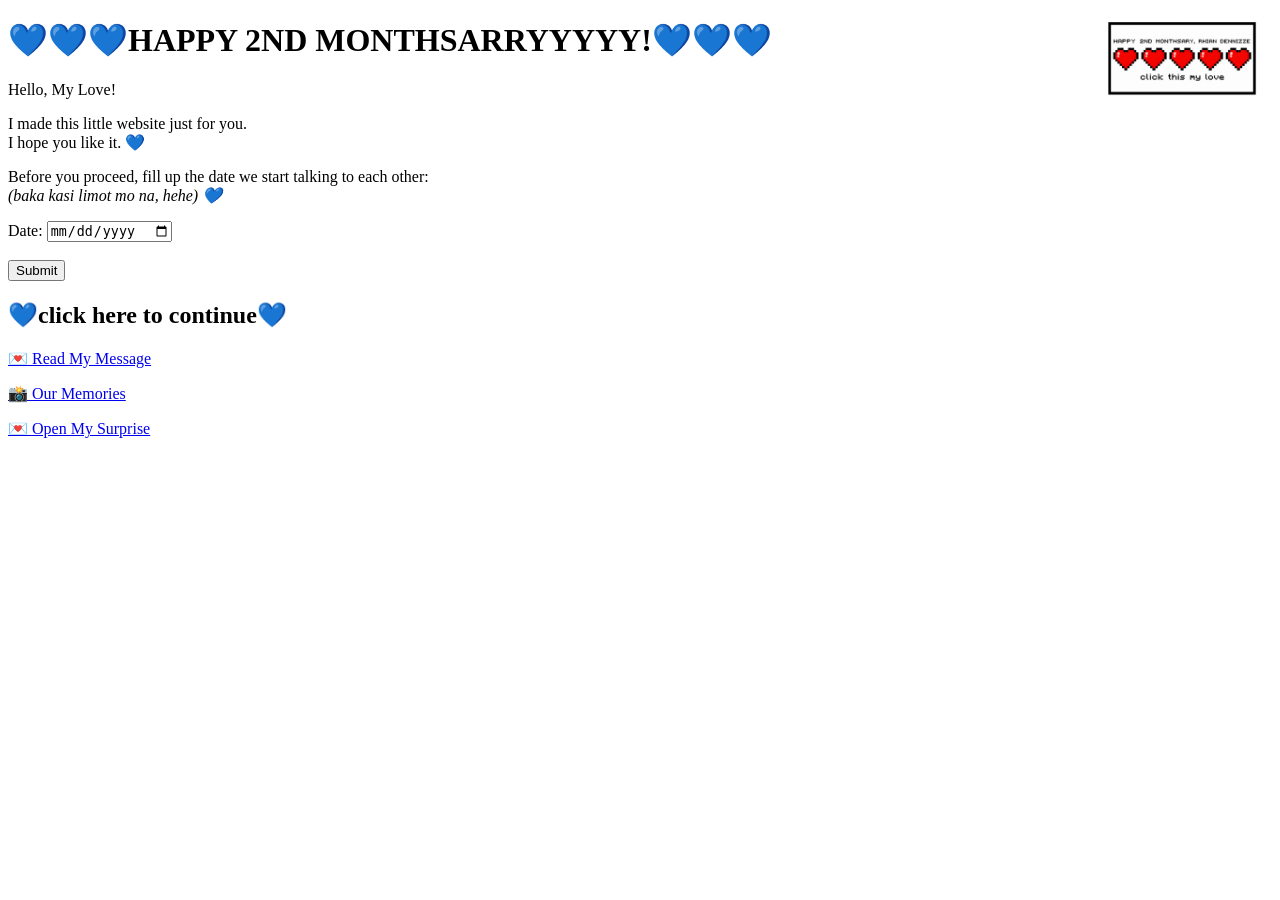
==== index.html @ 5b1bbdb1 "Update index.html" ====
<!-- index.html -->
<!DOCTYPE html>
<html>
<head>
  <title>Happy Monthsary Rhieerhieee</title>
  <meta name="viewport" content="width=device-width, initial-scale=1.0">
   <img src="photo_25_2026-08-09_12-18-15.jpg" alt="Description" style="float: right; margin-right: 15px; width: 150px; height: auto;">
</head>
<body>

  <h1>💙💙💙HAPPY 2ND MONTHSARRYYYYY!💙💙💙</h1>
  <p>Hello, My Love!</p>
  <p>I made this little website just for you.<br>
  I hope you like it. 💙</p>
  <p>Before you proceed, fill up the date we start talking to each other:<br>
  <i>(baka kasi limot mo na, hehe) 💙</i></p>
  <form>
    <label for="date">Date:</label>
    <input type="date" id="date" name="date">
    <br><br>
    <input type="submit" value="Submit">
  </form>

  <h2>💙click here to continue💙</h2>
  <p><a href="message.html">💌 Read My Message</a></p>
  <p><a href="memories.html">📸 Our Memories</a></p>
  <p><a href="letter.html">💌 Open My Surprise</a></p>
</body>
</html>
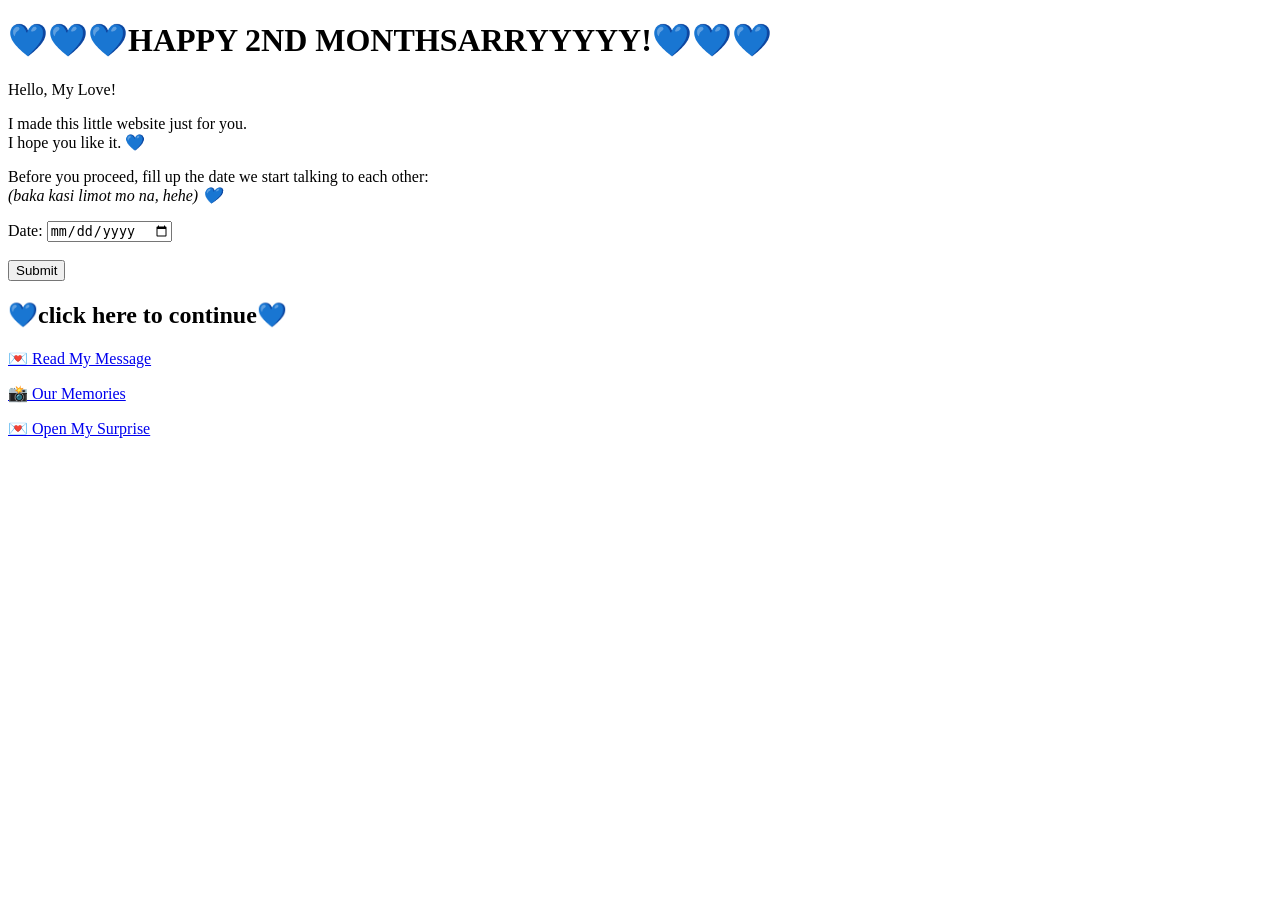
==== commit d30cb829: "deleted some files" ====
--- a/index.html
+++ b/index.html
@@ -4,10 +4,8 @@
 <head>
   <title>Happy Monthsary Rhieerhieee</title>
   <meta name="viewport" content="width=device-width, initial-scale=1.0">
-   <img src="photo_25_2026-08-09_12-18-15.jpg" alt="Description" style="float: right; margin-right: 15px; width: 150px; height: auto;">
 </head>
 <body>
-
   <h1>💙💙💙HAPPY 2ND MONTHSARRYYYYY!💙💙💙</h1>
   <p>Hello, My Love!</p>
   <p>I made this little website just for you.<br>
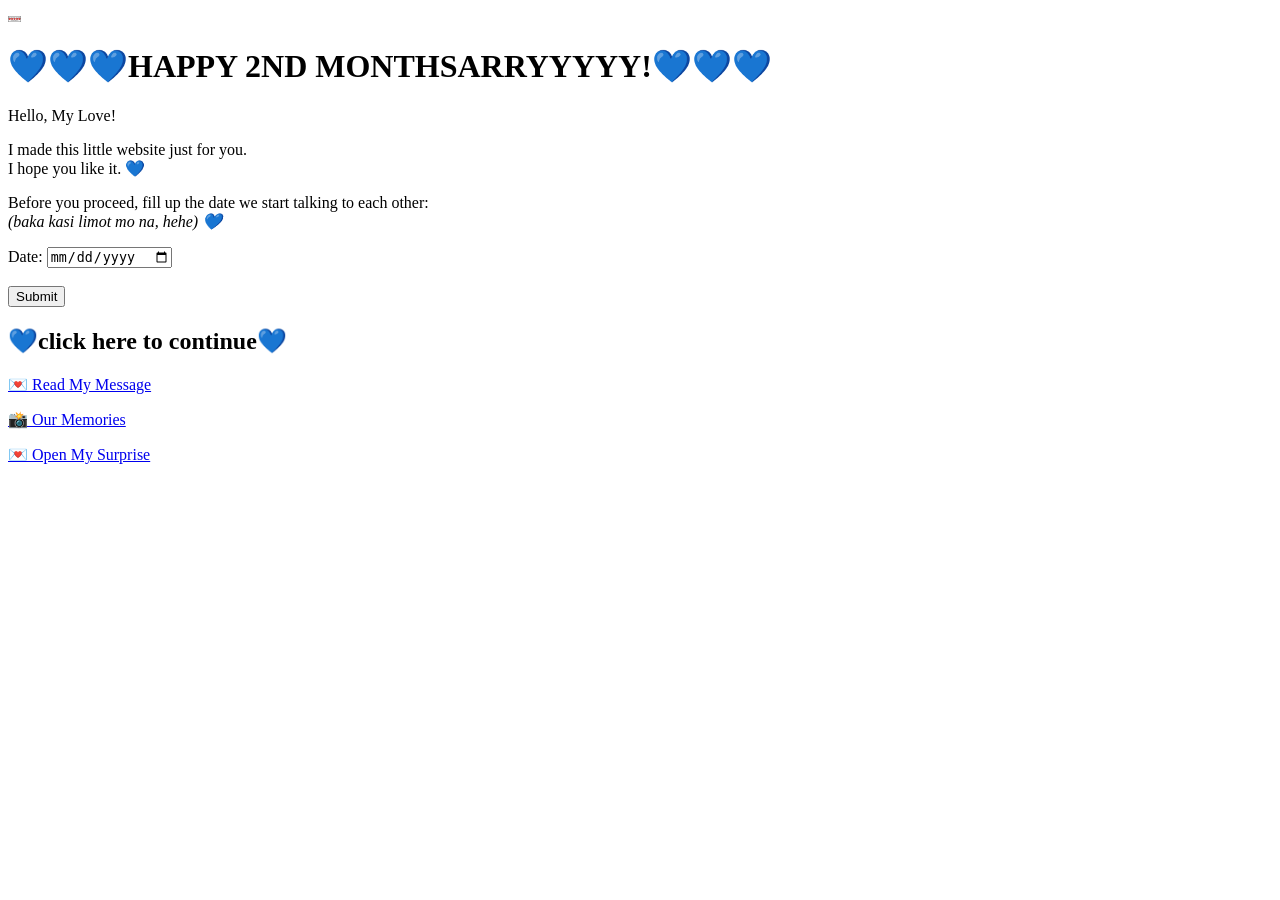
==== commit d8ff75bf: "Update index.html" ====
--- a/index.html
+++ b/index.html
@@ -6,6 +6,7 @@
   <meta name="viewport" content="width=device-width, initial-scale=1.0">
 </head>
 <body>
+   <img src="photo_25_2026-08-09_12-18-15.jpg" alt="Pic 1" style="width: 1%;">
   <h1>💙💙💙HAPPY 2ND MONTHSARRYYYYY!💙💙💙</h1>
   <p>Hello, My Love!</p>
   <p>I made this little website just for you.<br>
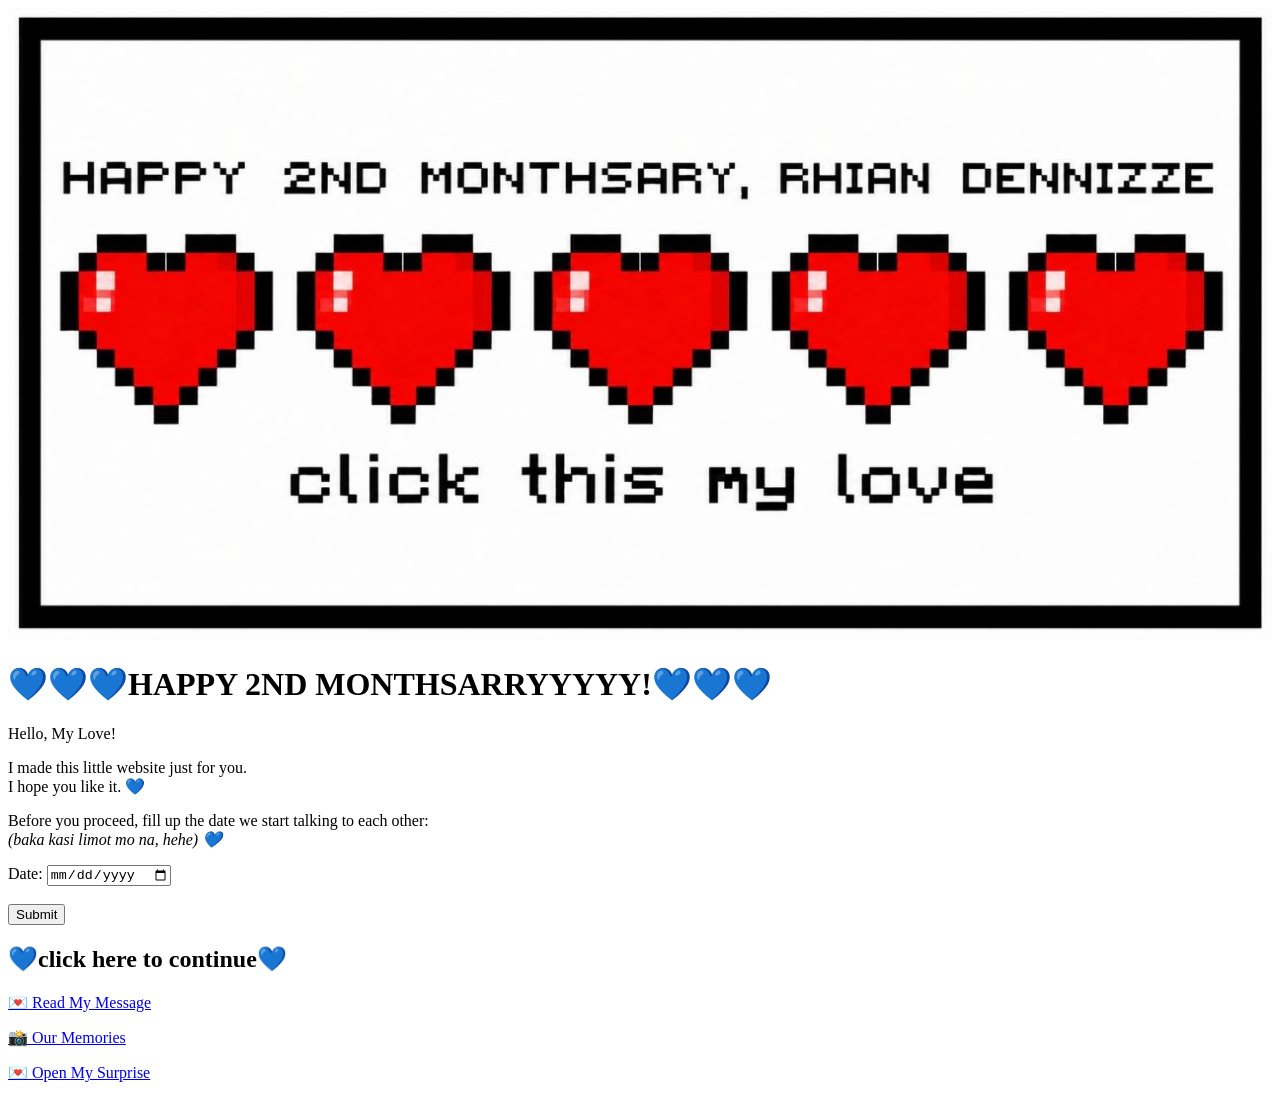
==== commit 655c0919: "Update index.html" ====
--- a/index.html
+++ b/index.html
@@ -6,7 +6,7 @@
   <meta name="viewport" content="width=device-width, initial-scale=1.0">
 </head>
 <body>
-   <img src="photo_25_2026-08-09_12-18-15.jpg" alt="Pic 1" style="width: 1%;">
+   <img src="photo_25_2026-08-09_12-18-15.jpg" alt="Pic 1" style="width: 100%;">
   <h1>💙💙💙HAPPY 2ND MONTHSARRYYYYY!💙💙💙</h1>
   <p>Hello, My Love!</p>
   <p>I made this little website just for you.<br>
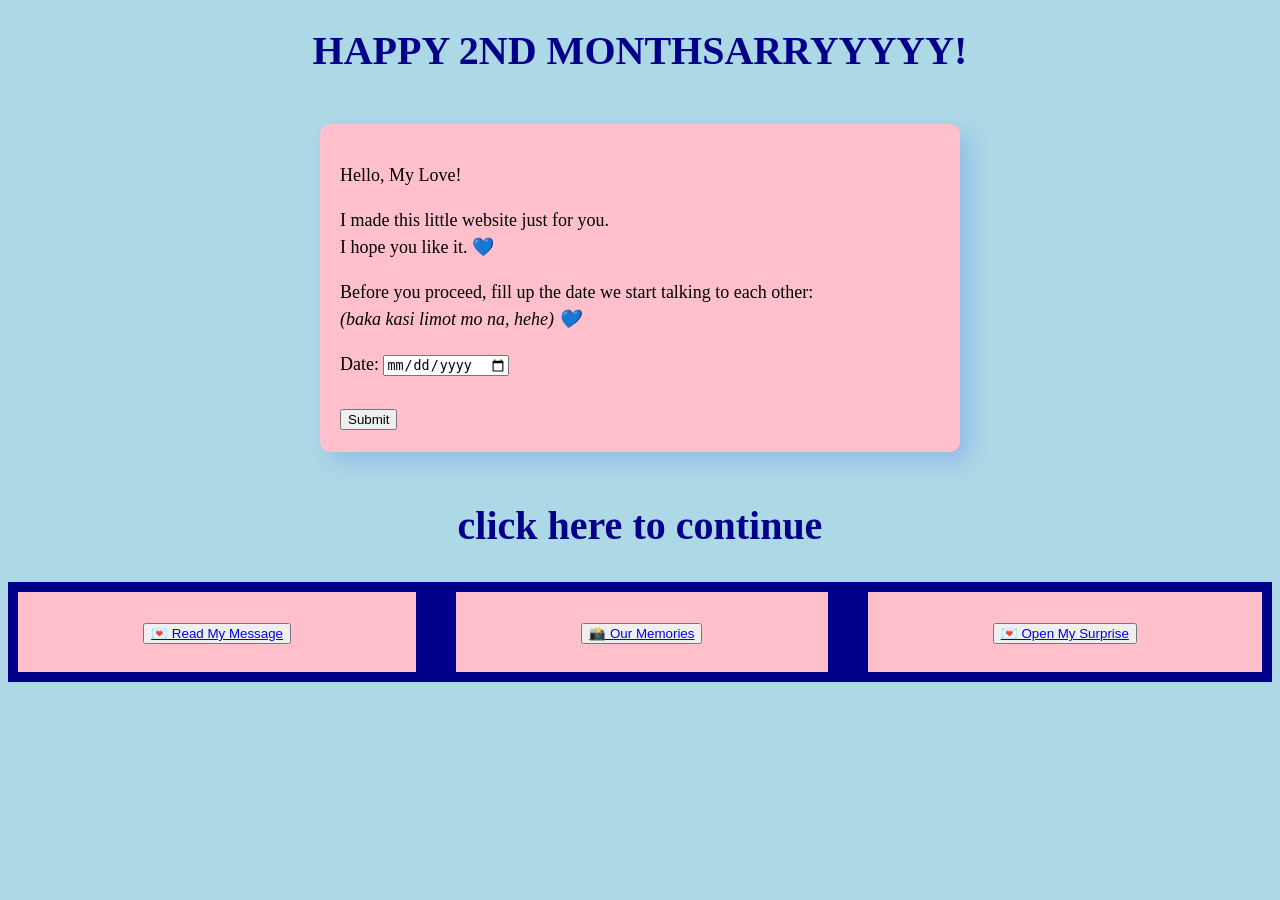
==== commit d998d5df: "some changes" ====
--- a/index.html
+++ b/index.html
@@ -4,15 +4,18 @@
 <head>
   <title>Happy Monthsary Rhieerhieee</title>
   <meta name="viewport" content="width=device-width, initial-scale=1.0">
+  <link rel="stylesheet" href="style.css">
 </head>
 <body>
-   <img src="photo_25_2026-08-09_12-18-15.jpg" alt="Pic 1" style="width: 100%;">
-  <h1>💙💙💙HAPPY 2ND MONTHSARRYYYYY!💙💙💙</h1>
-  <p>Hello, My Love!</p>
-  <p>I made this little website just for you.<br>
-  I hope you like it. 💙</p>
-  <p>Before you proceed, fill up the date we start talking to each other:<br>
-  <i>(baka kasi limot mo na, hehe) 💙</i></p>
+   
+
+  <h1>HAPPY 2ND MONTHSARRYYYYY!</h1>
+  <div class="box">
+    <p>Hello, My Love!</p>
+    <p>I made this little website just for you.<br>
+    I hope you like it. 💙</p>
+    <p>Before you proceed, fill up the date we start talking to each other:<br>
+    <i>(baka kasi limot mo na, hehe) 💙</i></p>
   <form>
     <label for="date">Date:</label>
     <input type="date" id="date" name="date">
@@ -20,10 +23,13 @@
     <input type="submit" value="Submit">
   </form>
 
-  <h2>💙click here to continue💙</h2>
-  <p><a href="message.html">💌 Read My Message</a></p>
-  <p><a href="memories.html">📸 Our Memories</a></p>
-  <p><a href="letter.html">💌 Open My Surprise</a></p>
+</div>
+  <h2>click here to continue</h2>
+  <div class="navigation">
+    <div class="div1"><p><button><a href="message.html">💌 Read My Message</a></button></p></div>
+    <div class="div2"><p><button><a href="memories.html">📸 Our Memories</a></button></p></div>
+    <div class="div3"><p><button><a href="letter.html">💌 Open My Surprise</a></button></p></div>
+  </div>
 </body>
 </html>
 
--- a/style.css
+++ b/style.css
@@ -0,0 +1,45 @@
+body{
+   background-color: lightblue;
+}
+
+   h1, h2 {
+    color: darkblue;
+    font-size: 40px;
+    position: relative;
+    text-align: center;
+   
+}
+
+.box {
+    background-color: pink; ;
+    padding: 20px;
+    border-radius: 10px;
+    max-width: 600px;
+    margin: 50px auto;
+    font-size: 18px;
+    line-height: 1.5;
+    box-shadow: 10px 10px 20px rgba(50, 83, 247, 0.2);
+}
+.navigation {
+    display: flex;
+    background-color: darkblue;
+    height: 100px;
+    justify-content: center;
+    gap: 20px;
+
+}
+.navigation div{
+    margin: 10px;
+    padding: 10px;
+    display: flex;
+    align-items: center;
+    justify-content: center;
+    background-color: pink;
+    font-size: 20px;
+}
+.div1 {flex-grow: 1;}
+   .div2 {flex-grow: 1;}
+   .div3 {flex-grow: 1;} 
+   
+    
+
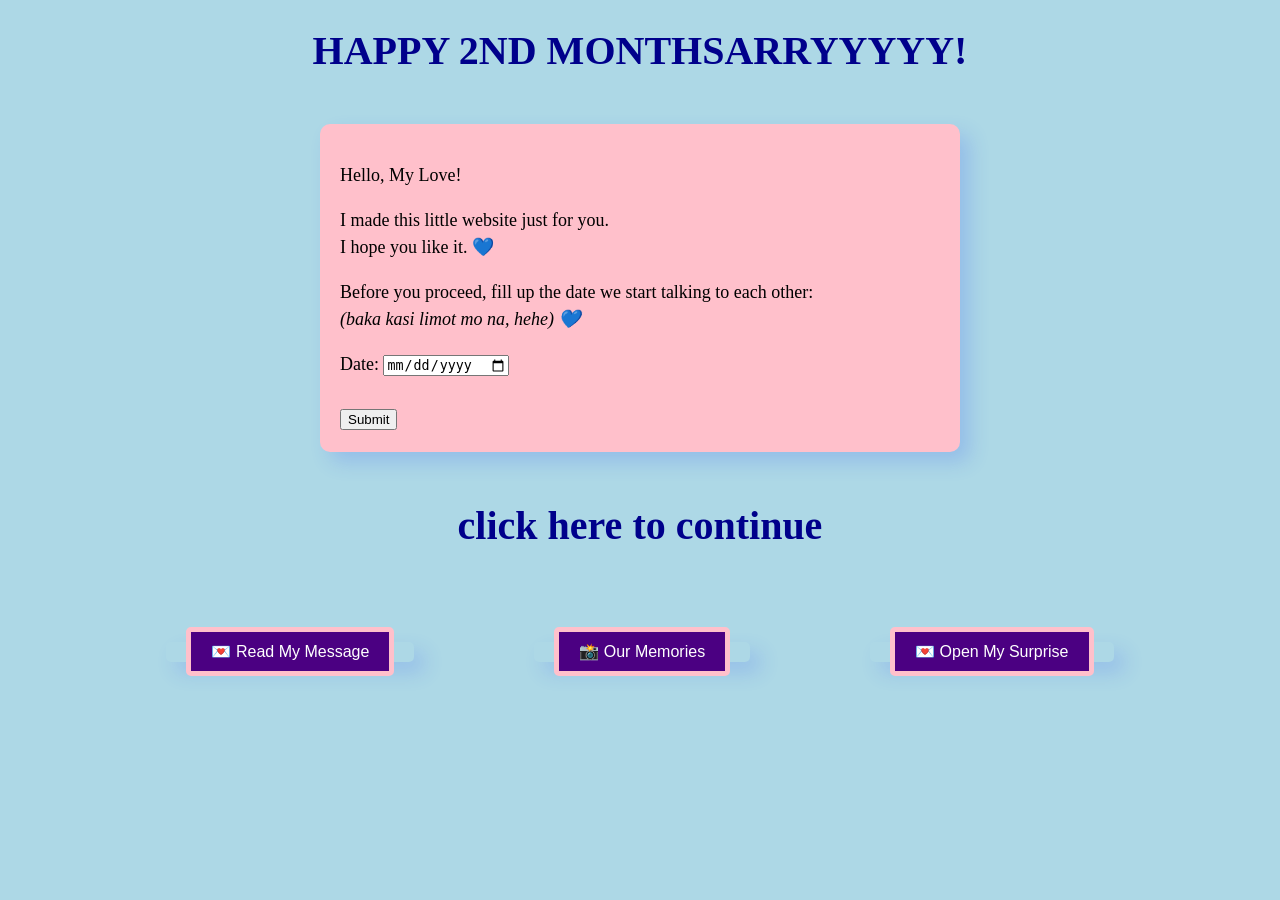
==== commit a433c9c6: "yes" ====
--- a/index.html
+++ b/index.html
@@ -26,9 +26,9 @@
 </div>
   <h2>click here to continue</h2>
   <div class="navigation">
-    <div class="div1"><p><button><a href="message.html">💌 Read My Message</a></button></p></div>
-    <div class="div2"><p><button><a href="memories.html">📸 Our Memories</a></button></p></div>
-    <div class="div3"><p><button><a href="letter.html">💌 Open My Surprise</a></button></p></div>
+    <div class="div1"><p><button onclick="window.location.href='message.html'">💌 Read My Message</button></p></div>
+    <div class="div2"><p><button onclick="window.location.href='memories.html'">📸 Our Memories</button></p></div>
+    <div class="div3"><p><button onclick="window.location.href='letter.html'">💌 Open My Surprise</button></p></div>
   </div>
 </body>
 </html>
--- a/style.css
+++ b/style.css
@@ -21,25 +21,36 @@
     box-shadow: 10px 10px 20px rgba(50, 83, 247, 0.2);
 }
 .navigation {
+         padding: 10px 20px;
+    border: none;
+    border-radius: 5px;
     display: flex;
-    background-color: darkblue;
+    
     height: 100px;
     justify-content: center;
     gap: 20px;
 
 }
 .navigation div{
-    margin: 10px;
-    padding: 10px;
+    margin: 50px;
+     padding: 10px 20px;
+    border: none;
+    border-radius: 5px;
     display: flex;
     align-items: center;
     justify-content: center;
-    background-color: pink;
+    box-shadow: 10px 10px 20px rgba(50, 83, 247, 0.2);
     font-size: 20px;
 }
-.div1 {flex-grow: 1;}
-   .div2 {flex-grow: 1;}
-   .div3 {flex-grow: 1;} 
-   
-    
 
+button {
+    background-color: indigo;
+    color: white;
+    padding: 10px 20px;
+    border: 5px solid pink;
+    border-radius: 5px;
+    cursor: pointer;
+    font-size: 16px;
+}
+
+
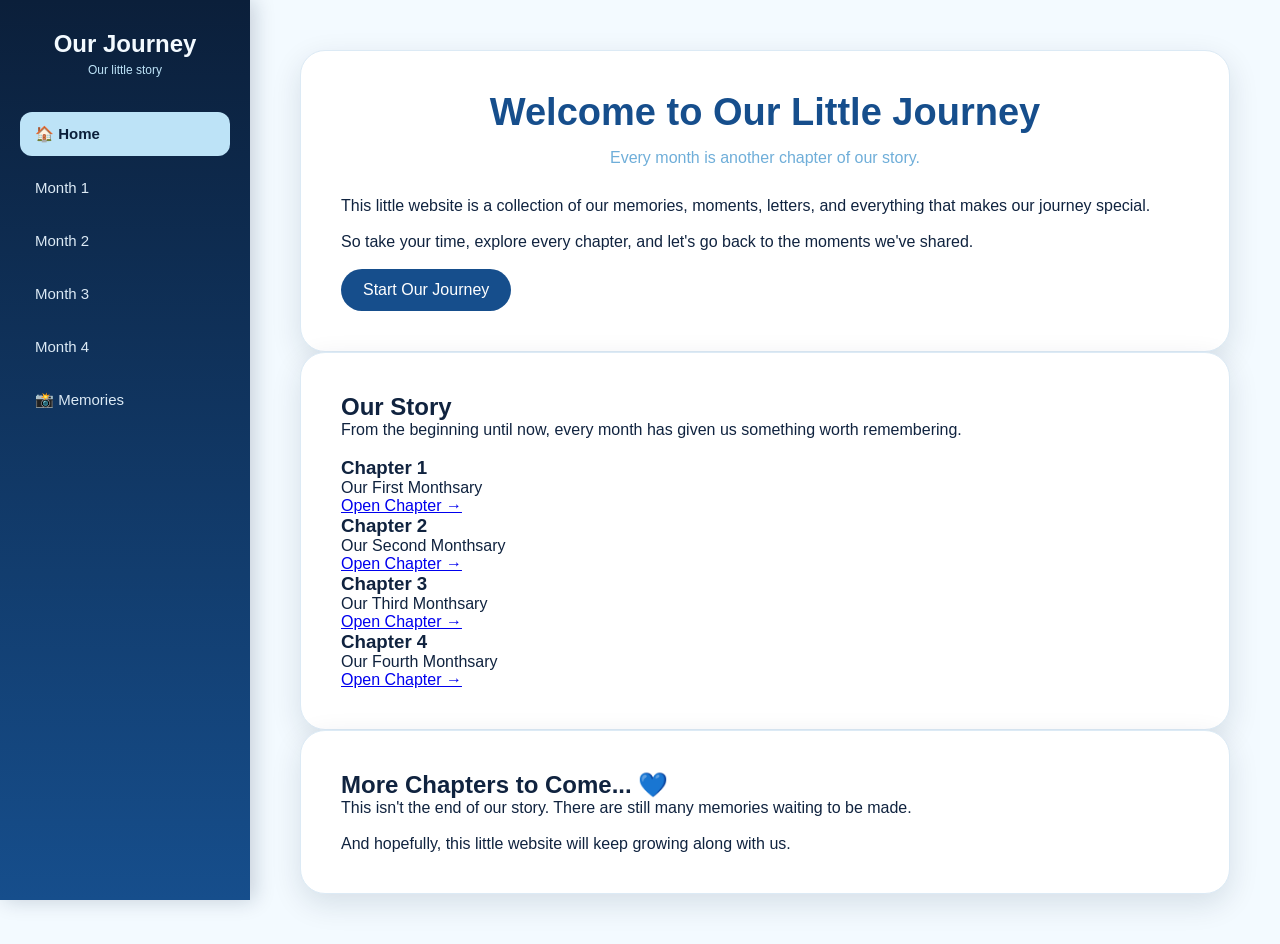
==== commit c398324a: "Create index.html" ====
--- a/index.html
+++ b/index.html
@@ -1,35 +1,209 @@
-<!-- index.html -->
 <!DOCTYPE html>
-<html>
+<html lang="en">
+
 <head>
-  <title>Happy Monthsary Rhieerhieee</title>
-  <meta name="viewport" content="width=device-width, initial-scale=1.0">
-  <link rel="stylesheet" href="style.css">
+    <meta charset="UTF-8">
+    <meta name="viewport" content="width=device-width, initial-scale=1.0">
+
+    <title>Our Little Journey 💙</title>
+
+    <link rel="stylesheet" href="stylehome.css">
 </head>
+
 <body>
-   
-
-  <h1>HAPPY 2ND MONTHSARRYYYYY!</h1>
-  <div class="box">
-    <p>Hello, My Love!</p>
-    <p>I made this little website just for you.<br>
-    I hope you like it. 💙</p>
-    <p>Before you proceed, fill up the date we start talking to each other:<br>
-    <i>(baka kasi limot mo na, hehe) 💙</i></p>
-  <form>
-    <label for="date">Date:</label>
-    <input type="date" id="date" name="date">
-    <br><br>
-    <input type="submit" value="Submit">
-  </form>
-
-</div>
-  <h2>click here to continue</h2>
-  <div class="navigation">
-    <div class="div1"><p><button onclick="window.location.href='message.html'">💌 Read My Message</button></p></div>
-    <div class="div2"><p><button onclick="window.location.href='memories.html'">📸 Our Memories</button></p></div>
-    <div class="div3"><p><button onclick="window.location.href='letter.html'">💌 Open My Surprise</button></p></div>
-  </div>
+
+    <!-- =========================
+         SIDEBAR
+    ========================== -->
+
+    <aside class="sidebar">
+
+        <div class="logo">
+            <h1>Our Journey </h1>
+            <p>Our little story</p>
+        </div>
+
+        <nav class="nav-menu">
+
+            <a href="index.html" class="active">
+                🏠 Home
+            </a>
+
+            <a href="monthsary1.html">
+                 Month 1
+            </a>
+
+            <a href="indexM2.html">
+                Month 2
+            </a>
+
+            <a href="indexM3.html">
+                Month 3
+            </a>
+
+            <a href="indexM4.html">
+                Month 4
+            </a>
+
+            <a href="memories.html">
+                📸 Memories
+            </a>
+
+        </nav>
+
+    </aside>
+
+
+    <!-- =========================
+         MAIN CONTENT
+    ========================== -->
+
+    <main class="main-content">
+
+        <div class="page">
+
+            <!-- HERO -->
+
+            <section class="card">
+
+                <h1 class="page-title">
+                    Welcome to Our Little Journey 
+                </h1>
+
+                <p class="page-subtitle">
+                    Every month is another chapter of our story.
+                </p>
+
+                <p>
+                    This little website is a collection of our
+                    memories, moments, letters, and everything
+                    that makes our journey special.
+                </p>
+
+                <br>
+
+                <p>
+                    So take your time, explore every chapter,
+                    and let's go back to the moments we've shared.
+                </p>
+
+                <br>
+
+                <a href="monthsary1.html" class="button">
+                    Start Our Journey 
+                </a>
+
+            </section>
+
+
+            <!-- OUR STORY -->
+
+            <section class="card">
+
+                <h2>
+                    Our Story
+                </h2>
+
+                <p>
+                    From the beginning until now, every month
+                    has given us something worth remembering.
+                </p>
+
+                <br>
+
+                <div class="story-timeline">
+
+                    <div class="timeline-item">
+
+                        <h3>Chapter 1</h3>
+
+                        <p>
+                            Our First Monthsary
+                        </p>
+
+                        <a href="monthsary1.html">
+                            Open Chapter →
+                        </a>
+
+                    </div>
+
+
+                    <div class="timeline-item">
+
+                        <h3> Chapter 2</h3>
+
+                        <p>
+                            Our Second Monthsary
+                        </p>
+
+                        <a href="indexM2.html">
+                            Open Chapter →
+                        </a>
+
+                    </div>
+
+
+                    <div class="timeline-item">
+
+                        <h3>Chapter 3</h3>
+
+                        <p>
+                            Our Third Monthsary
+                        </p>
+
+                        <a href="indexM3.html">
+                            Open Chapter →
+                        </a>
+
+                    </div>
+
+
+                    <div class="timeline-item">
+
+                        <h3> Chapter 4</h3>
+
+                        <p>
+                            Our Fourth Monthsary
+                        </p>
+
+                        <a href="indexM4.html">
+                            Open Chapter →
+                        </a>
+
+                    </div>
+
+                </div>
+
+            </section>
+
+
+            <!-- FINAL MESSAGE -->
+
+            <section class="card">
+
+                <h2>
+                    More Chapters to Come... 💙
+                </h2>
+
+                <p>
+                    This isn't the end of our story.
+                    There are still many memories waiting
+                    to be made.
+                </p>
+
+                <br>
+
+                <p>
+                    And hopefully, this little website will
+                    keep growing along with us.
+                </p>
+
+            </section>
+
+        </div>
+
+    </main>
+
 </body>
-</html>
-
+
+</html>
--- a/stylehome.css
+++ b/stylehome.css
@@ -0,0 +1,364 @@
+/* ==============================
+   RESET
+============================== */
+
+* {
+    margin: 0;
+    padding: 0;
+    box-sizing: border-box;
+}
+
+html {
+    scroll-behavior: smooth;
+}
+
+body {
+    min-height: 100vh;
+    font-family: Arial, sans-serif;
+
+    background: #F3FAFF;
+    color: #10233F;
+}
+
+
+/* ==============================
+   SIDEBAR
+============================== */
+
+.sidebar {
+    position: fixed;
+    left: 0;
+    top: 0;
+
+    width: 250px;
+    height: 100vh;
+
+    padding: 30px 20px;
+
+    background: linear-gradient(
+        180deg,
+        #0B1F3A,
+        #164E8C
+    );
+
+    display: flex;
+    flex-direction: column;
+
+    z-index: 1000;
+
+    box-shadow: 4px 0 20px rgba(11, 31, 58, 0.2);
+}
+
+
+/* ==============================
+   WEBSITE TITLE
+============================== */
+
+.logo {
+    text-align: center;
+    margin-bottom: 35px;
+
+    color: #F3FAFF;
+}
+
+.logo h1 {
+    font-size: 24px;
+    margin-bottom: 5px;
+}
+
+.logo p {
+    font-size: 12px;
+    color: #BDE3F7;
+}
+
+
+/* ==============================
+   NAVIGATION
+============================== */
+
+.nav-menu {
+    display: flex;
+    flex-direction: column;
+    gap: 10px;
+}
+
+.nav-menu a {
+    text-decoration: none;
+
+    color: #DCEAF5;
+
+    padding: 13px 15px;
+
+    border-radius: 12px;
+
+    font-size: 15px;
+
+    transition: 0.3s ease;
+}
+
+
+/* HOVER */
+
+.nav-menu a:hover {
+    background: #6FAED9;
+    color: #0B1F3A;
+
+    transform: translateX(5px);
+}
+
+
+/* ACTIVE PAGE */
+
+.nav-menu a.active {
+    background: #BDE3F7;
+    color: #0B1F3A;
+
+    font-weight: bold;
+}
+
+
+/* ==============================
+   MAIN CONTENT
+============================== */
+
+.main-content {
+    margin-left: 250px;
+
+    min-height: 100vh;
+
+    padding: 50px;
+}
+
+
+/* ==============================
+   PAGE CONTAINER
+============================== */
+
+.page {
+    width: 100%;
+    max-width: 1000px;
+
+    margin: 0 auto;
+}
+
+
+/* ==============================
+   CONTENT CARD
+============================== */
+
+.card {
+    background: white;
+
+    border-radius: 25px;
+
+    padding: 40px;
+
+    box-shadow:
+        0 10px 30px rgba(11, 31, 58, 0.12);
+
+    border: 1px solid #DCEAF5;
+}
+
+
+/* ==============================
+   TITLE
+============================== */
+
+.page-title {
+    text-align: center;
+
+    color: #164E8C;
+
+    font-size: 38px;
+
+    margin-bottom: 15px;
+}
+
+.page-subtitle {
+    text-align: center;
+
+    color: #6FAED9;
+
+    margin-bottom: 30px;
+}
+
+
+/* ==============================
+   BUTTON
+============================== */
+
+.button {
+    display: inline-block;
+
+    padding: 12px 22px;
+
+    border-radius: 30px;
+
+    background: #164E8C;
+    color: white;
+
+    text-decoration: none;
+
+    transition: 0.3s ease;
+}
+
+.button:hover {
+    background: #6FAED9;
+    color: #0B1F3A;
+
+    transform: translateY(-2px);
+}
+
+
+/* ==============================
+   MOBILE
+   iPhone 13 and similar
+============================== */
+
+@media (max-width: 768px) {
+
+    body {
+        overflow-x: hidden;
+    }
+
+    /* Sidebar becomes top navigation */
+
+    .sidebar {
+        position: fixed;
+
+        top: 0;
+        left: 0;
+
+        width: 100%;
+        height: auto;
+
+        padding: 12px 15px;
+
+        flex-direction: row;
+
+        align-items: center;
+
+        justify-content: space-between;
+
+        border-radius: 0 0 18px 18px;
+    }
+
+
+    .logo {
+        margin: 0;
+
+        text-align: left;
+    }
+
+    .logo h1 {
+        font-size: 18px;
+    }
+
+    .logo p {
+        font-size: 10px;
+    }
+
+
+    /* Horizontal navigation */
+
+    .nav-menu {
+        flex-direction: row;
+
+        gap: 5px;
+
+        overflow-x: auto;
+
+        max-width: 60%;
+
+        scrollbar-width: none;
+    }
+
+    .nav-menu::-webkit-scrollbar {
+        display: none;
+    }
+
+    .nav-menu a {
+        white-space: nowrap;
+
+        padding: 8px 12px;
+
+        font-size: 12px;
+    }
+
+    .nav-menu a:hover {
+        transform: none;
+    }
+
+
+    /* Main content */
+
+    .main-content {
+        margin-left: 0;
+
+        padding: 90px 15px 30px;
+    }
+
+
+    .card {
+        padding: 25px 18px;
+
+        border-radius: 20px;
+    }
+
+
+    .page-title {
+        font-size: 28px;
+    }
+
+    .page-subtitle {
+        font-size: 14px;
+    }
+
+    .button {
+        padding: 11px 18px;
+
+        font-size: 14px;
+    }
+}
+
+
+/* ==============================
+   SMALL PHONES
+============================== */
+
+@media (max-width: 430px) {
+
+    .sidebar {
+        padding: 10px 12px;
+    }
+
+    .logo h1 {
+        font-size: 16px;
+    }
+
+    .logo p {
+        display: none;
+    }
+
+    .nav-menu {
+        max-width: 65%;
+    }
+
+    .nav-menu a {
+        padding: 7px 10px;
+
+        font-size: 11px;
+    }
+
+    .main-content {
+        padding: 80px 12px 25px;
+    }
+
+    .card {
+        padding: 20px 15px;
+    }
+
+    .page-title {
+        font-size: 25px;
+    }
+}
